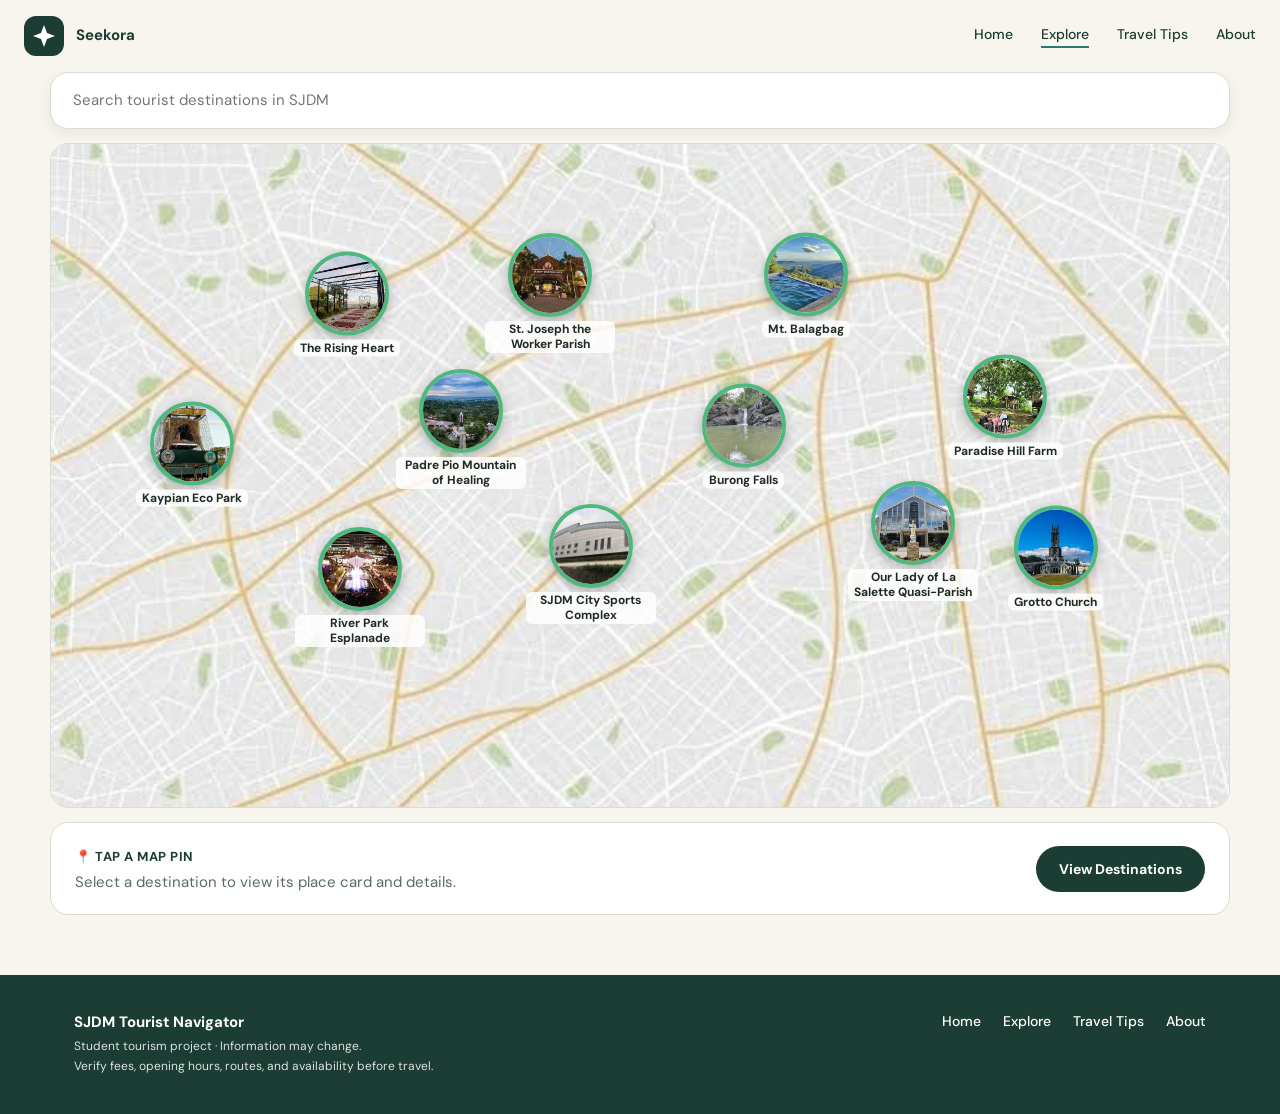
==== map.html @ 97d56c2e "feat: uploaded the working folder" ====
<!DOCTYPE html>
<html lang="en">
<head>
<meta charset="utf-8">
<meta name="viewport" content="width=device-width, initial-scale=1">
<link rel="icon" href="assets/icons/logo.svg">
<link rel="preconnect" href="https://fonts.googleapis.com">
<link rel="preconnect" href="https://fonts.gstatic.com" crossorigin>
<link href="https://fonts.googleapis.com/css2?family=DM+Sans:wght@400;500;700&family=Fraunces:opsz,wght@9..144,600;9..144,700&display=swap" rel="stylesheet">
<link rel="stylesheet" href="css/styles.css">
<link rel="stylesheet" href="css/map.css">
<title>Map – SJDM Tourist Navigator</title>
</head>
<body>
<header class="site-header">
  <a class="brand" href="index.html"><img src="assets/icons/logo.svg" alt="">Seekora</a>
  <nav aria-label="Main">
    <a href="index.html">Home</a><a href="map.html" aria-current="page">Explore</a><a href="index.html#tips">Travel Tips</a><a href="index.html#about">About</a>
  </nav>
</header>
<main class="map-page">
  <div class="map-tools">
    <div class="search-box">
      <input id="search" type="search" placeholder="Search tourist destinations in SJDM" autocomplete="off" aria-label="Search tourist destinations" aria-controls="suggest">
      <ul class="suggest" id="suggest" hidden></ul>
    </div>
  </div>
  <p class="map-hint-mobile">Swipe sideways to move around the map.</p>
  <div class="map-scroll"><div class="map" id="map" role="group" aria-label="Map of tourist destinations"></div></div>
  <section class="place-panel" id="panel" aria-live="polite">
    <div>
      <p class="hint">📍 TAP A MAP PIN</p>
      <p>Select a destination to view its place card and details.</p>
    </div>
    <button class="btn btn-solid" id="view-all" type="button" aria-expanded="false" aria-controls="list-all">View Destinations</button>
  </section>
  <ul class="list-all" id="list-all" hidden></ul>
</main>
<footer class="site-footer">
  <div class="wrap">
    <div>
      <strong>SJDM Tourist Navigator</strong>
      <p>Student tourism project · Information may change.</p>
      <p>Verify fees, opening hours, routes, and availability before travel.</p>
    </div>
    <nav aria-label="Footer"><a href="index.html">Home</a><a href="map.html">Explore</a><a href="index.html#tips">Travel Tips</a><a href="index.html#about">About</a></nav>
  </div>
</footer>
<script src="data/destinations.js"></script>
<script src="js/shared.js"></script>
<script src="js/map.js"></script>
</body>
</html>
---- css/styles.css ----
/* Shared styles: tokens, base, header, footer, buttons. Used by every page. */
:root{
  --bg:#f8f5ee; --ink:#1b3d33; --muted:#5b6b64; --card:#fff; --mint:#e8f0e6; --mint-line:#d3e1d1;
  --sky:#d9ecf2; --teal:#2c7a6b; --chip:#e4efe6; --line:#d8ddd5; --forest:#1b3d33; --ring:#4fb87f;
  --serif:"Fraunces",Georgia,"Times New Roman",serif; --sans:"DM Sans",system-ui,-apple-system,"Segoe UI",sans-serif;
  color-scheme:light;
}
*,*::before,*::after{box-sizing:border-box}
html{scroll-behavior:smooth}
body{margin:0;background:var(--bg);color:var(--ink);font:400 15px/1.55 var(--sans)}
img{max-width:100%;display:block}
a{color:inherit;text-decoration:none}
h1,h2,h3{font-family:var(--serif);margin:0;line-height:1.15}
:focus-visible{outline:3px solid var(--teal);outline-offset:2px}
.wrap{max-width:1180px;margin:0 auto;padding:0 24px}
.eyebrow{font-size:12px;letter-spacing:.18em;text-transform:uppercase;color:var(--teal);margin:0 0 10px}

.site-header{display:flex;align-items:center;justify-content:space-between;padding:16px 24px;background:var(--bg);position:relative;z-index:5}
.brand{display:flex;align-items:center;gap:12px;font-weight:700}
.brand img{width:40px;height:40px}
.site-header nav{display:flex;gap:28px;font-size:14px;font-weight:500}
.site-header nav a[aria-current="page"]{border-bottom:2px solid var(--teal)}

.btn{display:inline-flex;align-items:center;justify-content:center;gap:10px;padding:13px 22px;border-radius:999px;font:700 14px var(--sans);border:1.5px solid transparent;cursor:pointer}
.btn-solid{background:var(--forest);color:#fff}
.btn-outline{border-color:var(--line);background:var(--card);color:var(--ink)}
.btn-light{background:#cfe9f2;color:var(--forest)}
.btn-ghost{border-color:rgba(255,255,255,.7);color:#fff}
.tag{display:inline-block;font-size:11px;font-weight:700;padding:4px 10px;border-radius:999px;background:var(--chip)}
.note-unverified{font-size:12px;font-weight:700;color:#8a5a00;background:#fff4d6;border-radius:8px;padding:6px 10px;display:inline-block}

.site-footer{background:var(--forest);color:#fff;padding:36px 0;margin-top:60px}
.site-footer .wrap{display:flex;justify-content:space-between;gap:24px;flex-wrap:wrap}
.site-footer p{margin:2px 0;font-size:12px;opacity:.85}
.site-footer nav{display:flex;gap:22px;font-size:14px;font-weight:500}

@media (max-width:600px){ .site-header nav{gap:14px;font-size:13px} }
@media (prefers-reduced-motion:reduce){html{scroll-behavior:auto}}
---- css/map.css ----
/* Interactive map page (map.html) */
.map-page{padding:0 24px}
.map-tools{max-width:1180px;margin:0 auto 14px;display:flex;gap:14px;align-items:flex-start;flex-wrap:wrap}
.search-box{position:relative;flex:1 1 360px}
.search-box input{width:100%;padding:16px 22px;border-radius:18px;border:1px solid var(--line);background:#fff;font:inherit;box-shadow:0 4px 14px rgba(20,50,40,.08)}
.suggest{position:absolute;left:0;right:0;top:calc(100% + 6px);background:#fff;border:1px solid var(--line);border-radius:14px;box-shadow:0 8px 22px rgba(20,50,40,.15);list-style:none;margin:0;padding:6px;z-index:20;max-height:260px;overflow:auto}
.suggest[hidden]{display:none}
.suggest button{width:100%;text-align:left;background:none;border:0;padding:10px 12px;border-radius:10px;font:inherit;cursor:pointer}
.suggest button:hover,.suggest button:focus-visible{background:var(--mint)}
.map-scroll{max-width:1180px;margin:0 auto;overflow-x:auto;border-radius:18px;border:1px solid var(--line)}
.map{position:relative;min-width:940px;aspect-ratio:16/9;background:#eef0ec url("../assets/images/map/map-bg.jpg") center/cover}
.pin{position:absolute;transform:translate(-50%,-50%);background:none;border:0;padding:0;cursor:pointer;display:flex;flex-direction:column;align-items:center;gap:4px;width:130px;font:700 12px var(--sans);color:#1f2a25}
.pin img{width:84px;height:84px;border-radius:50%;object-fit:cover;border:4px solid var(--ring);background:#fff;box-shadow:0 4px 12px rgba(0,0,0,.25);transition:transform .15s}
.pin:hover img,.pin[aria-pressed="true"] img{transform:scale(1.12);border-color:var(--forest)}
.pin span{background:rgba(255,255,255,.85);border-radius:6px;padding:1px 6px;text-align:center;line-height:1.25}
.pin.dim{opacity:.25}
.pin.hidden{display:none}
.place-panel{max-width:1180px;margin:14px auto 0;background:#fff;border:1px solid var(--line);border-radius:18px;padding:20px 24px;display:flex;gap:20px;align-items:center;justify-content:space-between;flex-wrap:wrap}
.place-panel .hint{font-weight:700;color:var(--forest);font-size:13px;letter-spacing:.04em}
.place-panel h2{font-size:22px}
.place-panel p{margin:4px 0 0;color:var(--muted);max-width:640px}
.place-panel .actions{display:flex;gap:10px;flex-wrap:wrap}
.place-card{display:flex;gap:18px;align-items:center;flex:1 1 420px}
.place-card img{width:110px;height:110px;border-radius:16px;object-fit:cover}
.list-all{max-width:1180px;margin:14px auto 0;display:grid;grid-template-columns:repeat(auto-fill,minmax(230px,1fr));gap:10px;padding:0;list-style:none}
.list-all[hidden]{display:none}
.list-all button{width:100%;text-align:left;background:#fff;border:1px solid var(--line);border-radius:14px;padding:12px 14px;font:600 14px var(--sans);cursor:pointer;color:var(--ink)}
.list-all button:hover{background:var(--mint)}
.map-hint-mobile{display:none;max-width:1180px;margin:8px auto;font-size:12px;color:var(--muted)}
@media (max-width:940px){.map-hint-mobile{display:block}}
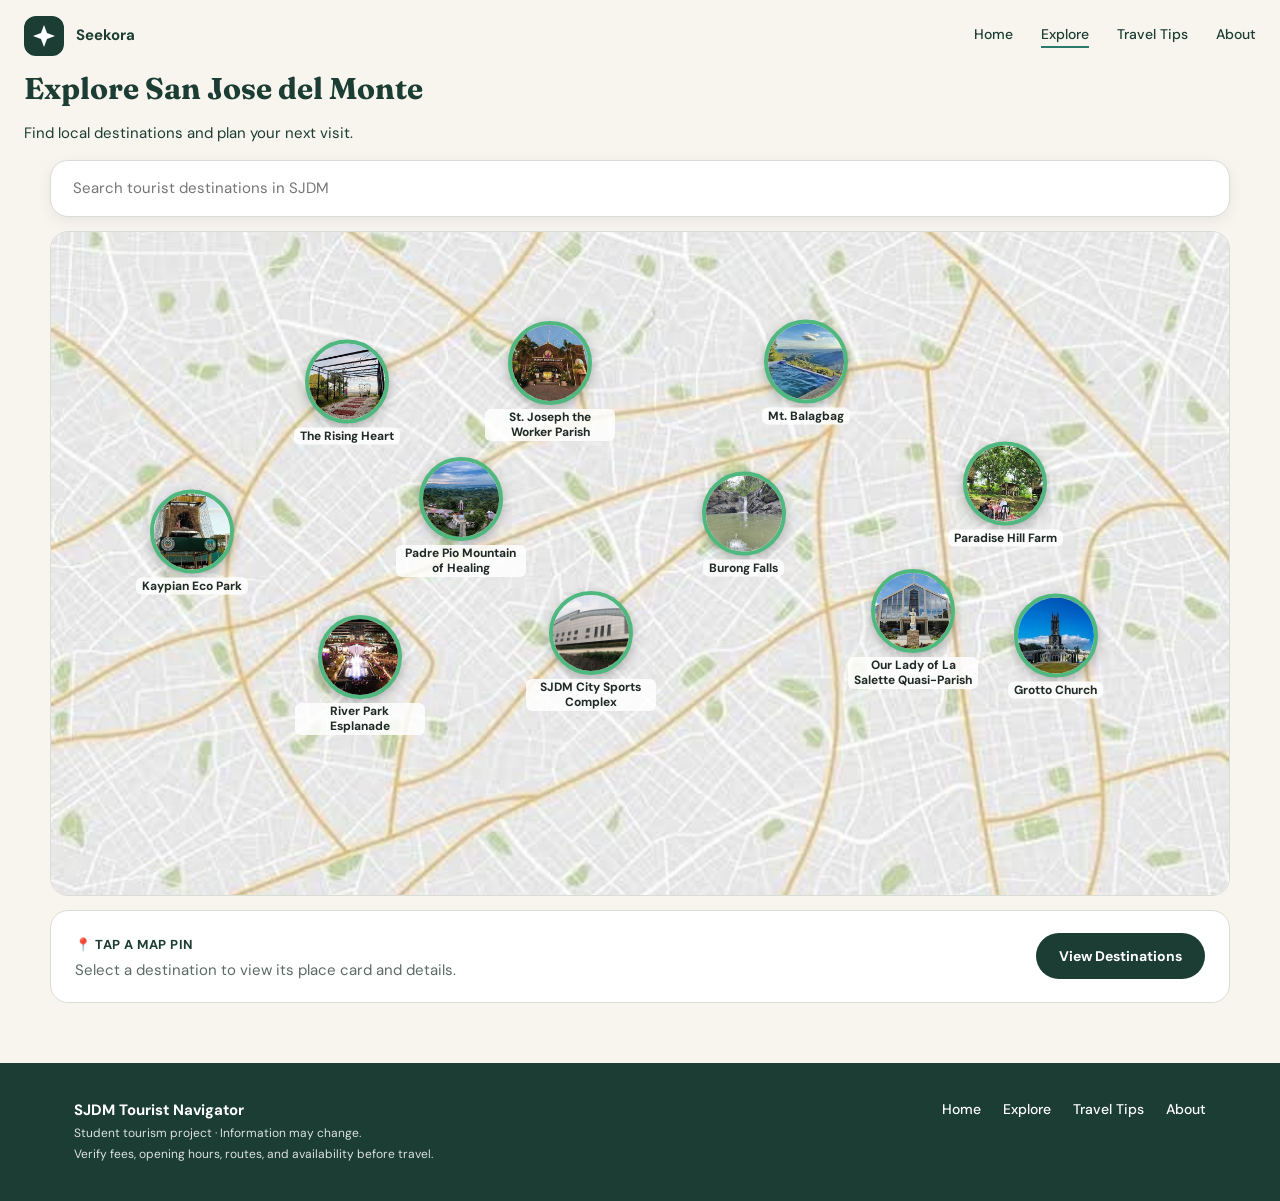
==== commit e1409925: "Add files via upload" ====
--- a/map.html
+++ b/map.html
@@ -19,9 +19,14 @@
   </nav>
 </header>
 <main class="map-page">
+  <div class="map-intro">
+    <h1>Explore San Jose del Monte</h1>
+    <p>Find local destinations and plan your next visit.</p>
+  </div>
   <div class="map-tools">
     <div class="search-box">
       <input id="search" type="search" placeholder="Search tourist destinations in SJDM" autocomplete="off" aria-label="Search tourist destinations" aria-controls="suggest">
+      <div class="map-filters" id="map-filters" role="group" aria-label="Filter destinations by tag"></div>
       <ul class="suggest" id="suggest" hidden></ul>
     </div>
   </div>
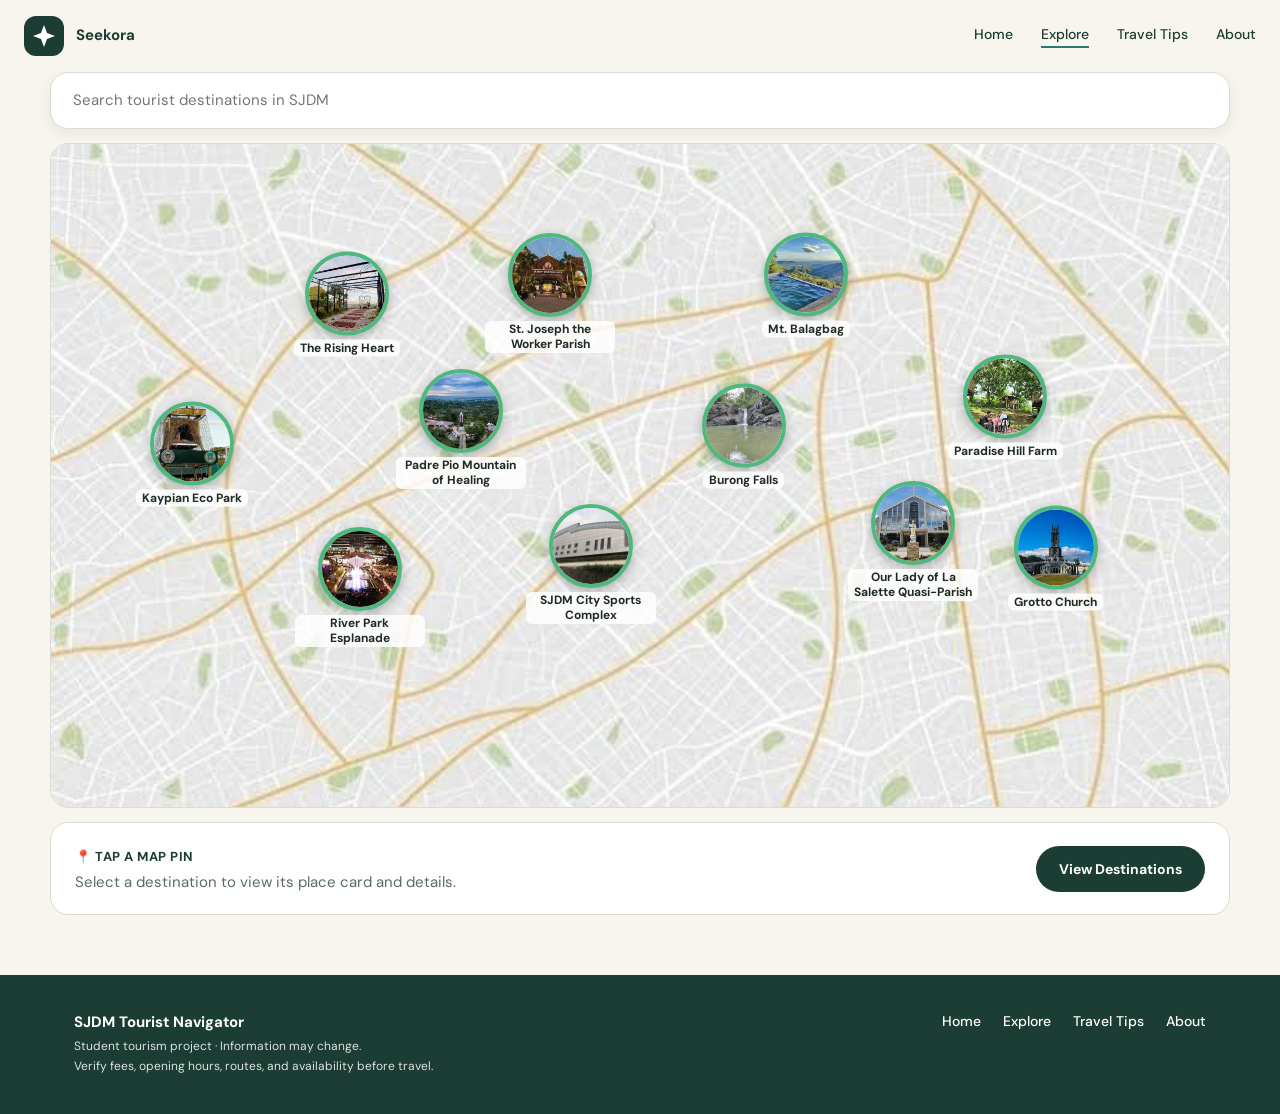
==== commit 1de4be91: "Merge pull request #1 from John-Artemson01/main feat: uploaded the working folder" ====
--- a/map.html
+++ b/map.html
@@ -19,14 +19,9 @@
   </nav>
 </header>
 <main class="map-page">
-  <div class="map-intro">
-    <h1>Explore San Jose del Monte</h1>
-    <p>Find local destinations and plan your next visit.</p>
-  </div>
   <div class="map-tools">
     <div class="search-box">
       <input id="search" type="search" placeholder="Search tourist destinations in SJDM" autocomplete="off" aria-label="Search tourist destinations" aria-controls="suggest">
-      <div class="map-filters" id="map-filters" role="group" aria-label="Filter destinations by tag"></div>
       <ul class="suggest" id="suggest" hidden></ul>
     </div>
   </div>
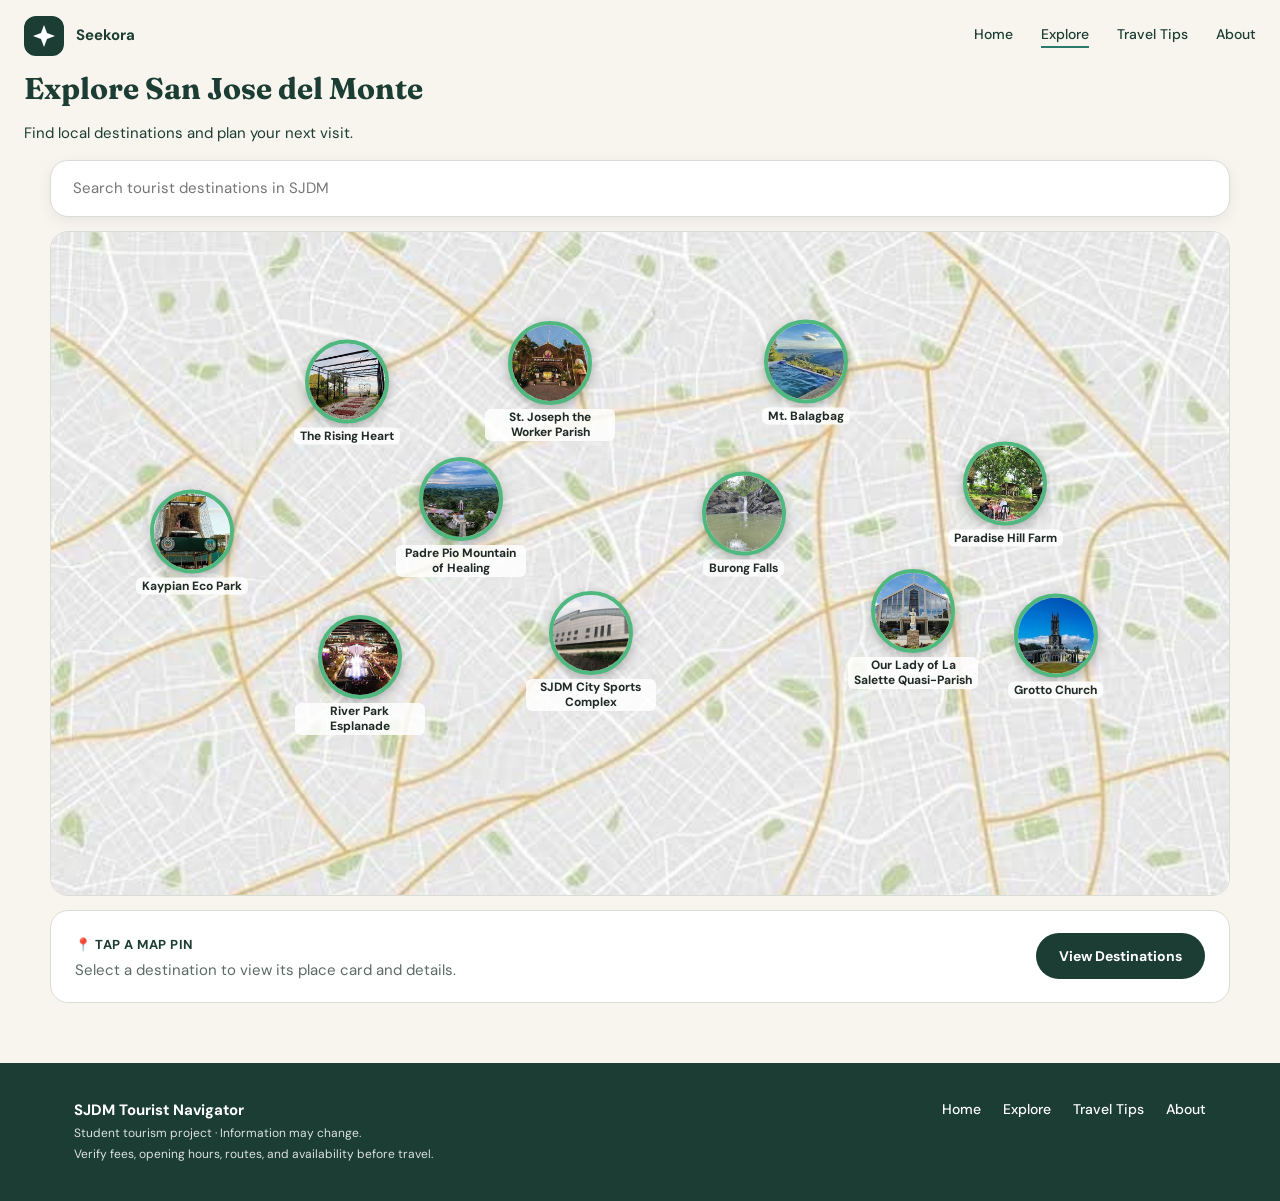
==== commit f09ce6da: "A2 map.html (Tuesday)" ====
--- a/map.html
+++ b/map.html
@@ -19,9 +19,14 @@
   </nav>
 </header>
 <main class="map-page">
+  <div class="map-intro">
+    <h1>Explore San Jose del Monte</h1>
+    <p>Find local destinations and plan your next visit.</p>
+  </div>
   <div class="map-tools">
     <div class="search-box">
       <input id="search" type="search" placeholder="Search tourist destinations in SJDM" autocomplete="off" aria-label="Search tourist destinations" aria-controls="suggest">
+      <div class="map-filters" id="map-filters" role="group" aria-label="Filter destinations by tag"></div>
       <ul class="suggest" id="suggest" hidden></ul>
     </div>
   </div>
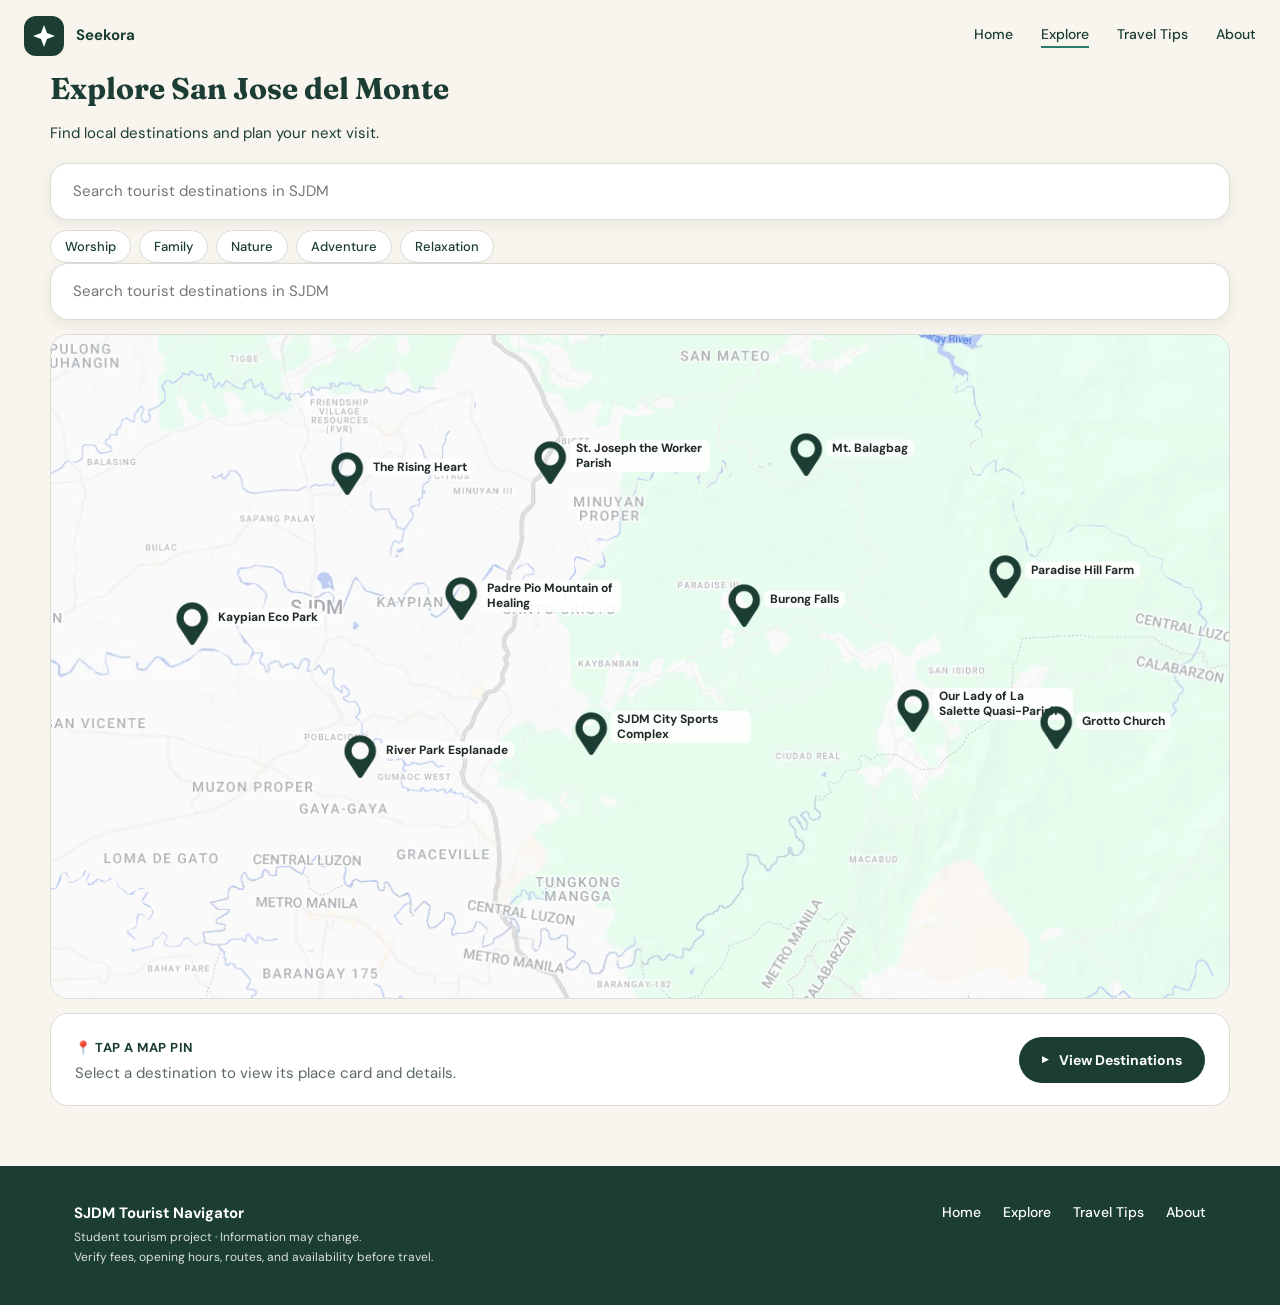
==== commit e48ea8de: "Resolve merge conflicts" ====
--- a/map.html
+++ b/map.html
@@ -27,6 +27,9 @@
     <div class="search-box">
       <input id="search" type="search" placeholder="Search tourist destinations in SJDM" autocomplete="off" aria-label="Search tourist destinations" aria-controls="suggest">
       <div class="map-filters" id="map-filters" role="group" aria-label="Filter destinations by tag"></div>
+  <div class="map-tools">
+    <div class="search-box">
+      <input id="search" type="search" placeholder="Search tourist destinations in SJDM" autocomplete="off" aria-label="Search tourist destinations" aria-controls="suggest">
       <ul class="suggest" id="suggest" hidden></ul>
     </div>
   </div>
--- a/css/map.css
+++ b/css/map.css
@@ -1,18 +1,41 @@
 /* Interactive map page (map.html) */
 .map-page{padding:0 24px}
+.map-intro{max-width:1180px;margin:0 auto 18px;text-align:left}
 .map-tools{max-width:1180px;margin:0 auto 14px;display:flex;gap:14px;align-items:flex-start;flex-wrap:wrap}
+.map-page .btn{transition:background-color .18s ease,border-color .18s ease,color .18s ease,box-shadow .18s ease,transform .18s ease}
+.map-page .btn:hover{transform:translateY(-1px);box-shadow:0 4px 12px rgba(20,50,40,.14)}
+.map-page .btn-solid:hover{background:var(--teal)}
+.map-page .btn-outline:hover{background:var(--mint);border-color:var(--mint-line)}
+.map-page .btn:active{transform:translateY(0);box-shadow:none}
 .search-box{position:relative;flex:1 1 360px}
 .search-box input{width:100%;padding:16px 22px;border-radius:18px;border:1px solid var(--line);background:#fff;font:inherit;box-shadow:0 4px 14px rgba(20,50,40,.08)}
+.map-filters{display:flex;flex-wrap:wrap;gap:8px;margin-top:10px}
+.map-filter{padding:7px 14px;border:1px solid var(--line);border-radius:999px;background:#fff;color:var(--ink);font:500 13px var(--sans);cursor:pointer;transition:background-color .18s ease,border-color .18s ease,color .18s ease}
+.map-filter[aria-pressed="true"]{background:var(--forest);border-color:var(--forest);color:#fff}
+@media (hover:hover) and (pointer:fine){.map-filter:not([aria-pressed="true"]):hover{background:var(--mint);border-color:var(--mint-line)}}
 .suggest{position:absolute;left:0;right:0;top:calc(100% + 6px);background:#fff;border:1px solid var(--line);border-radius:14px;box-shadow:0 8px 22px rgba(20,50,40,.15);list-style:none;margin:0;padding:6px;z-index:20;max-height:260px;overflow:auto}
 .suggest[hidden]{display:none}
 .suggest button{width:100%;text-align:left;background:none;border:0;padding:10px 12px;border-radius:10px;font:inherit;cursor:pointer}
 .suggest button:hover,.suggest button:focus-visible{background:var(--mint)}
 .map-scroll{max-width:1180px;margin:0 auto;overflow-x:auto;border-radius:18px;border:1px solid var(--line)}
-.map{position:relative;min-width:940px;aspect-ratio:16/9;background:#eef0ec url("../assets/images/map/map-bg.jpg") center/cover}
-.pin{position:absolute;transform:translate(-50%,-50%);background:none;border:0;padding:0;cursor:pointer;display:flex;flex-direction:column;align-items:center;gap:4px;width:130px;font:700 12px var(--sans);color:#1f2a25}
-.pin img{width:84px;height:84px;border-radius:50%;object-fit:cover;border:4px solid var(--ring);background:#fff;box-shadow:0 4px 12px rgba(0,0,0,.25);transition:transform .15s}
-.pin:hover img,.pin[aria-pressed="true"] img{transform:scale(1.12);border-color:var(--forest)}
-.pin span{background:rgba(255,255,255,.85);border-radius:6px;padding:1px 6px;text-align:center;line-height:1.25}
+.map{position:relative;isolation:isolate;min-width:940px;aspect-ratio:16/9;background:#eef0ec url("../assets/images/map/map-bg.jpg") center/cover}
+.map::before{content:"";position:absolute;inset:0;background:rgba(0,0,0,.22);opacity:0;pointer-events:none;transition:opacity .2s ease;z-index:0}
+.map.has-selection::before{opacity:1}
+.pin{position:absolute;transform:translate(-50%,-100%);width:130px;height:56px;background:none;border:0;padding:0;cursor:pointer;color:#fff;font:700 14px var(--sans);z-index:1;transition:opacity .2s ease}
+.pin-graphic{position:absolute;left:50%;bottom:-8px;width:58px;height:58px;transform:translateX(-50%);z-index:1}
+.pin-content{position:absolute;inset:0;transform-origin:50% 86%;transition:transform .18s ease}
+.pin-photo,.pin-shape{position:absolute;inset:0;width:100%;height:100%;object-fit:contain}
+.pin-photo{inset:auto;left:50%;top:39.1%;width:50%;height:50%;transform:translate(-50%,-50%);border-radius:50%;object-fit:cover;object-position:center;visibility:hidden;z-index:2}
+.pin-shape{z-index:1;transition:filter .18s ease}
+.pin[aria-pressed="true"]{z-index:3}
+.pin:hover .pin-content,.pin:focus-visible .pin-content{transform:scale(1.18)}
+.pin[aria-pressed="true"] .pin-content{transform:scale(4)}
+.pin:hover .pin-shape,.pin:focus-visible .pin-shape,.pin[aria-pressed="true"] .pin-shape{filter:brightness(1.8)}
+.pin[aria-pressed="true"] .pin-photo{visibility:visible}
+.map.has-selection .pin:not([aria-pressed="true"]){opacity:.28}
+.pin-name{position:absolute;top:50%;left:calc(50% + 20px);transform:translateY(-50%);transform-origin:left center;transition:transform .18s ease;width:max-content;max-width:var(--pin-label-width,140px);background:rgba(255,255,255,.9);border-radius:6px;padding:1px 6px;text-align:left;line-height:1.25;color:#1f2a25;font-size:12px}
+.pin[data-id="padre-pio-mountain"] .pin-name{top:calc(50% + 4px)}
+.pin[aria-pressed="true"] .pin-name{left:calc(50% + 64px);max-width:var(--pin-selected-label-width,140px);transform:translateY(-50%) scale(1.30)}
 .pin.dim{opacity:.25}
 .pin.hidden{display:none}
 .place-panel{max-width:1180px;margin:14px auto 0;background:#fff;border:1px solid var(--line);border-radius:18px;padding:20px 24px;display:flex;gap:20px;align-items:center;justify-content:space-between;flex-wrap:wrap}
@@ -20,11 +43,15 @@
 .place-panel h2{font-size:22px}
 .place-panel p{margin:4px 0 0;color:var(--muted);max-width:640px}
 .place-panel .actions{display:flex;gap:10px;flex-wrap:wrap}
+#view-all::before{content:"▶";font-size:.65em;line-height:1;display:inline-block;transition:transform .18s ease}
+#view-all[aria-expanded="true"]::before{transform:rotate(90deg)}
 .place-card{display:flex;gap:18px;align-items:center;flex:1 1 420px}
 .place-card img{width:110px;height:110px;border-radius:16px;object-fit:cover}
 .list-all{max-width:1180px;margin:14px auto 0;display:grid;grid-template-columns:repeat(auto-fill,minmax(230px,1fr));gap:10px;padding:0;list-style:none}
 .list-all[hidden]{display:none}
-.list-all button{width:100%;text-align:left;background:#fff;border:1px solid var(--line);border-radius:14px;padding:12px 14px;font:600 14px var(--sans);cursor:pointer;color:var(--ink)}
-.list-all button:hover{background:var(--mint)}
+.list-all button{width:100%;text-align:left;background:#fff;border:1px solid var(--line);border-radius:14px;padding:12px 14px;font:600 14px var(--sans);cursor:pointer;color:var(--ink);transition:background-color .18s ease,border-color .18s ease,box-shadow .18s ease,transform .18s ease}
+.list-all button[aria-pressed="true"]{background:var(--forest);border-color:var(--forest);color:#fff}
+@media (hover:hover) and (pointer:fine){.list-all button:not([aria-pressed="true"]):hover{background:var(--mint);border-color:var(--mint-line);transform:translateY(-1px);box-shadow:0 4px 12px rgba(20,50,40,.14)}}
+.list-all button:active{transform:translateY(0);box-shadow:none}
 .map-hint-mobile{display:none;max-width:1180px;margin:8px auto;font-size:12px;color:var(--muted)}
 @media (max-width:940px){.map-hint-mobile{display:block}}
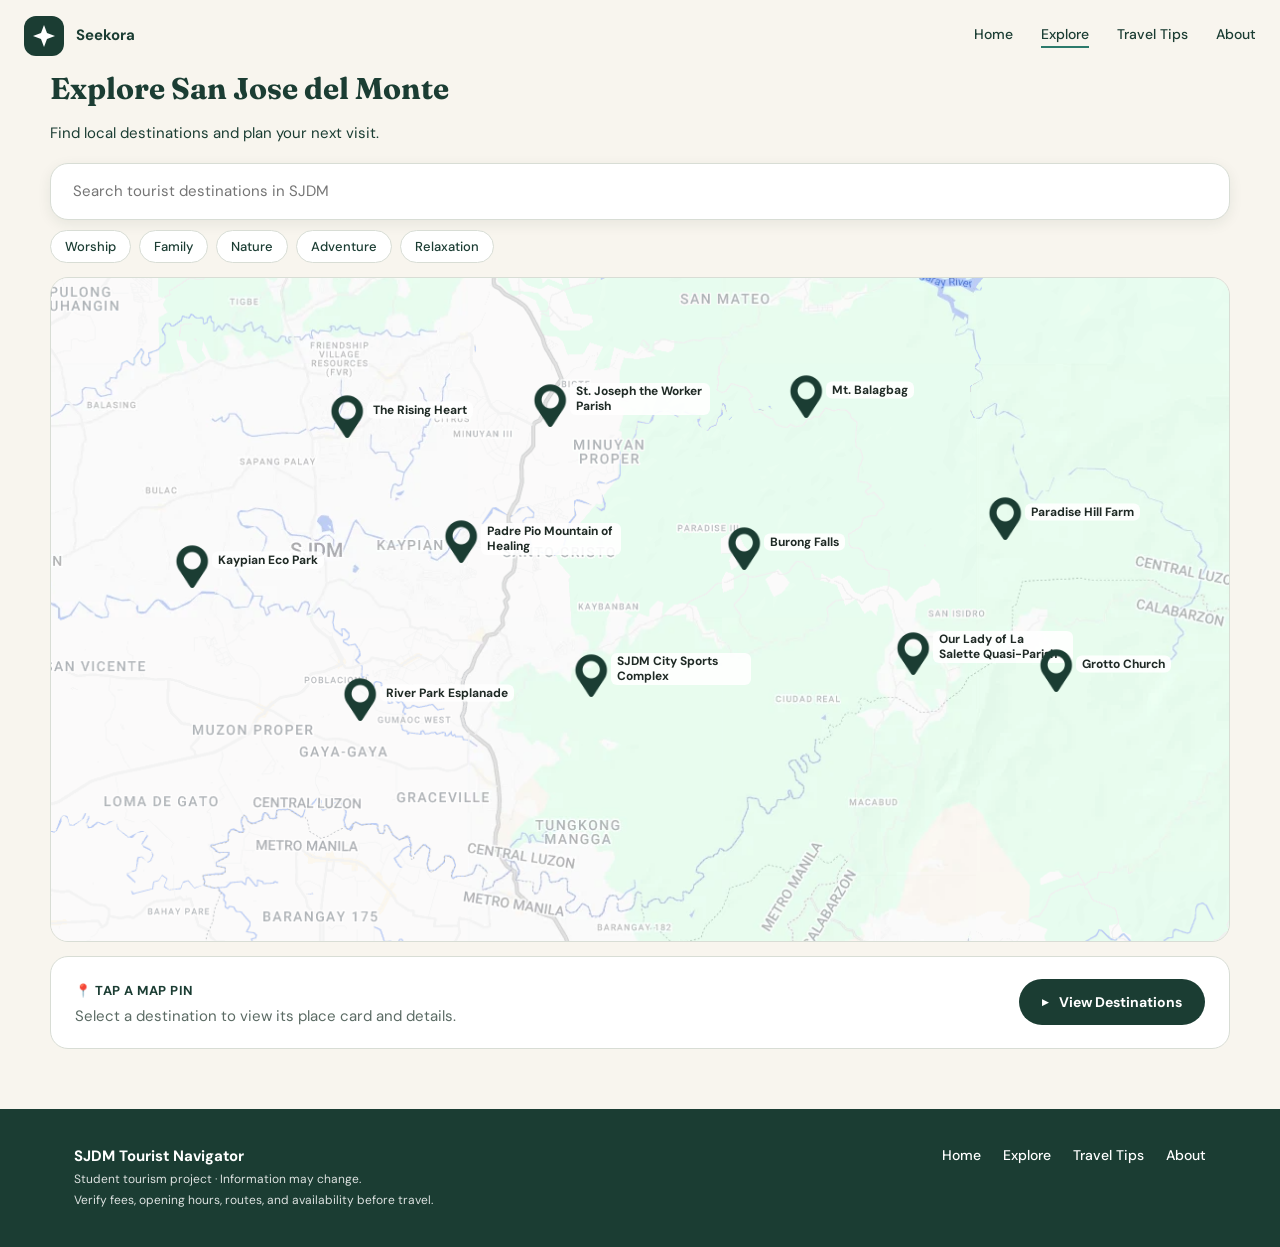
==== commit a2e3a614: "Resolve merge conflicts" ====
--- a/map.html
+++ b/map.html
@@ -27,9 +27,6 @@
     <div class="search-box">
       <input id="search" type="search" placeholder="Search tourist destinations in SJDM" autocomplete="off" aria-label="Search tourist destinations" aria-controls="suggest">
       <div class="map-filters" id="map-filters" role="group" aria-label="Filter destinations by tag"></div>
-  <div class="map-tools">
-    <div class="search-box">
-      <input id="search" type="search" placeholder="Search tourist destinations in SJDM" autocomplete="off" aria-label="Search tourist destinations" aria-controls="suggest">
       <ul class="suggest" id="suggest" hidden></ul>
     </div>
   </div>
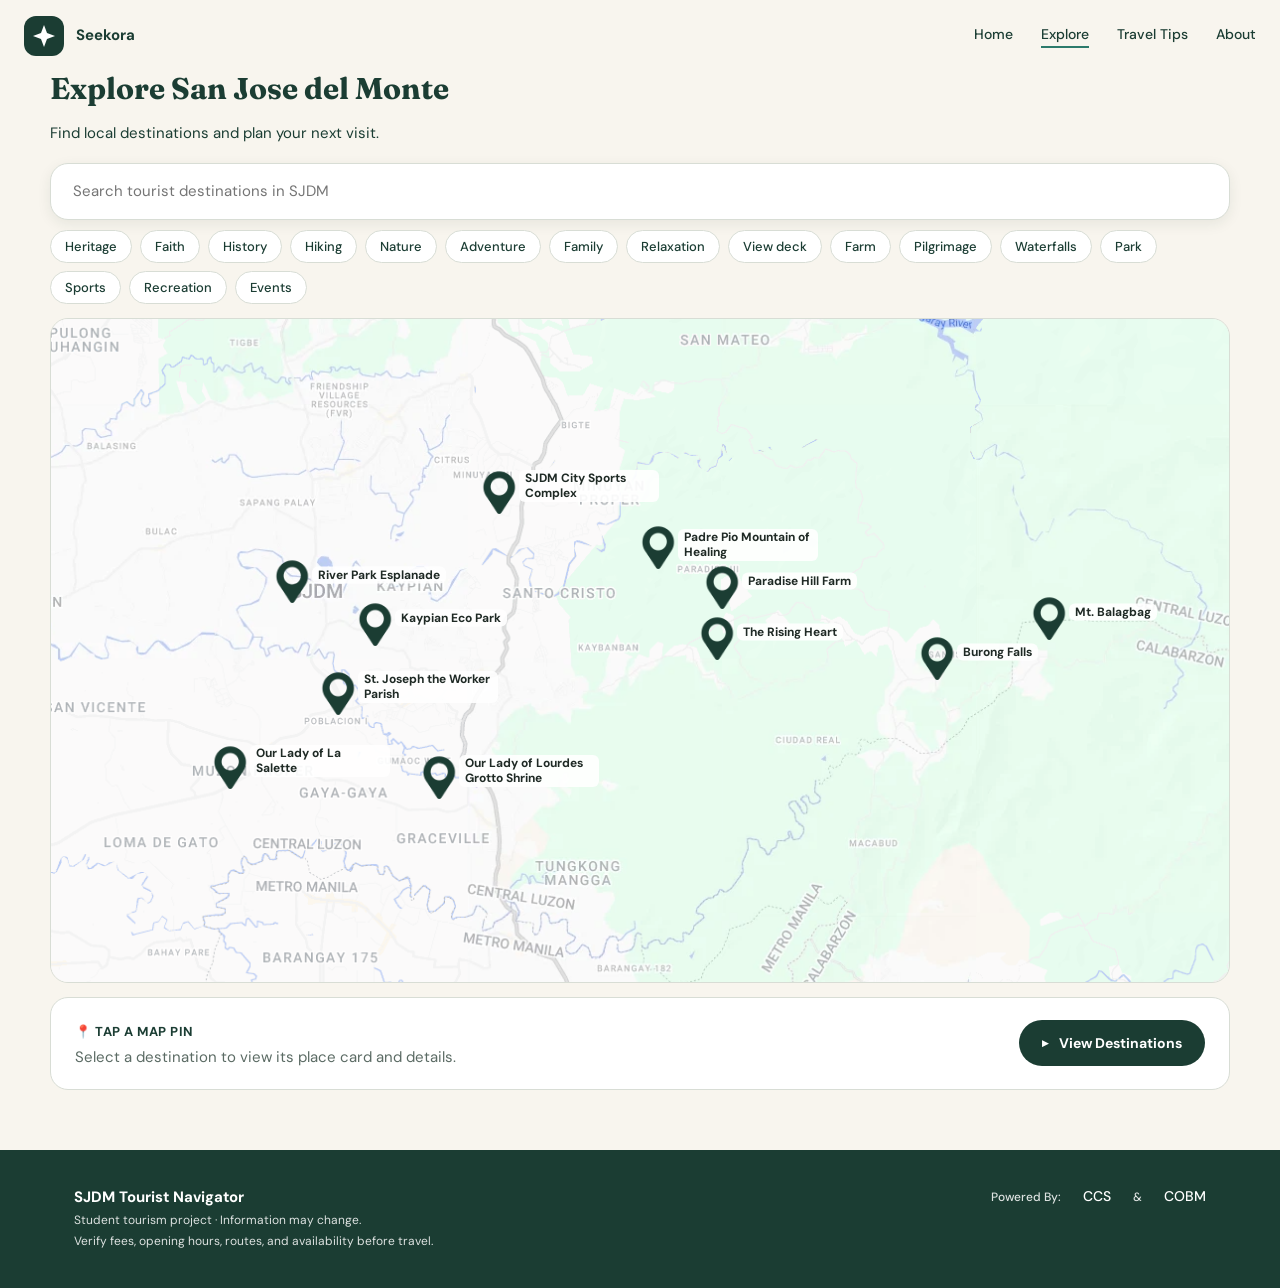
==== commit d86527c6: "Added the CCS & COBM footer" ====
--- a/map.html
+++ b/map.html
@@ -48,7 +48,14 @@
       <p>Student tourism project · Information may change.</p>
       <p>Verify fees, opening hours, routes, and availability before travel.</p>
     </div>
-    <nav aria-label="Footer"><a href="index.html">Home</a><a href="map.html">Explore</a><a href="index.html#tips">Travel Tips</a><a href="index.html#about">About</a></nav>
+    <nav aria-label="Footer">
+        <p>Powered By:</p>
+        <!-- link of CCS Facebook profile-->
+        <a href="https://www.facebook.com/fcpcccs">CCS</a>
+        <p>&</p>
+        <!-- link of COBM Facebook profile-->
+        <a href="https://www.facebook.com/profile.php?id=61564381715652">COBM</a>
+      </nav>
   </div>
 </footer>
 <script src="data/destinations.js"></script>
